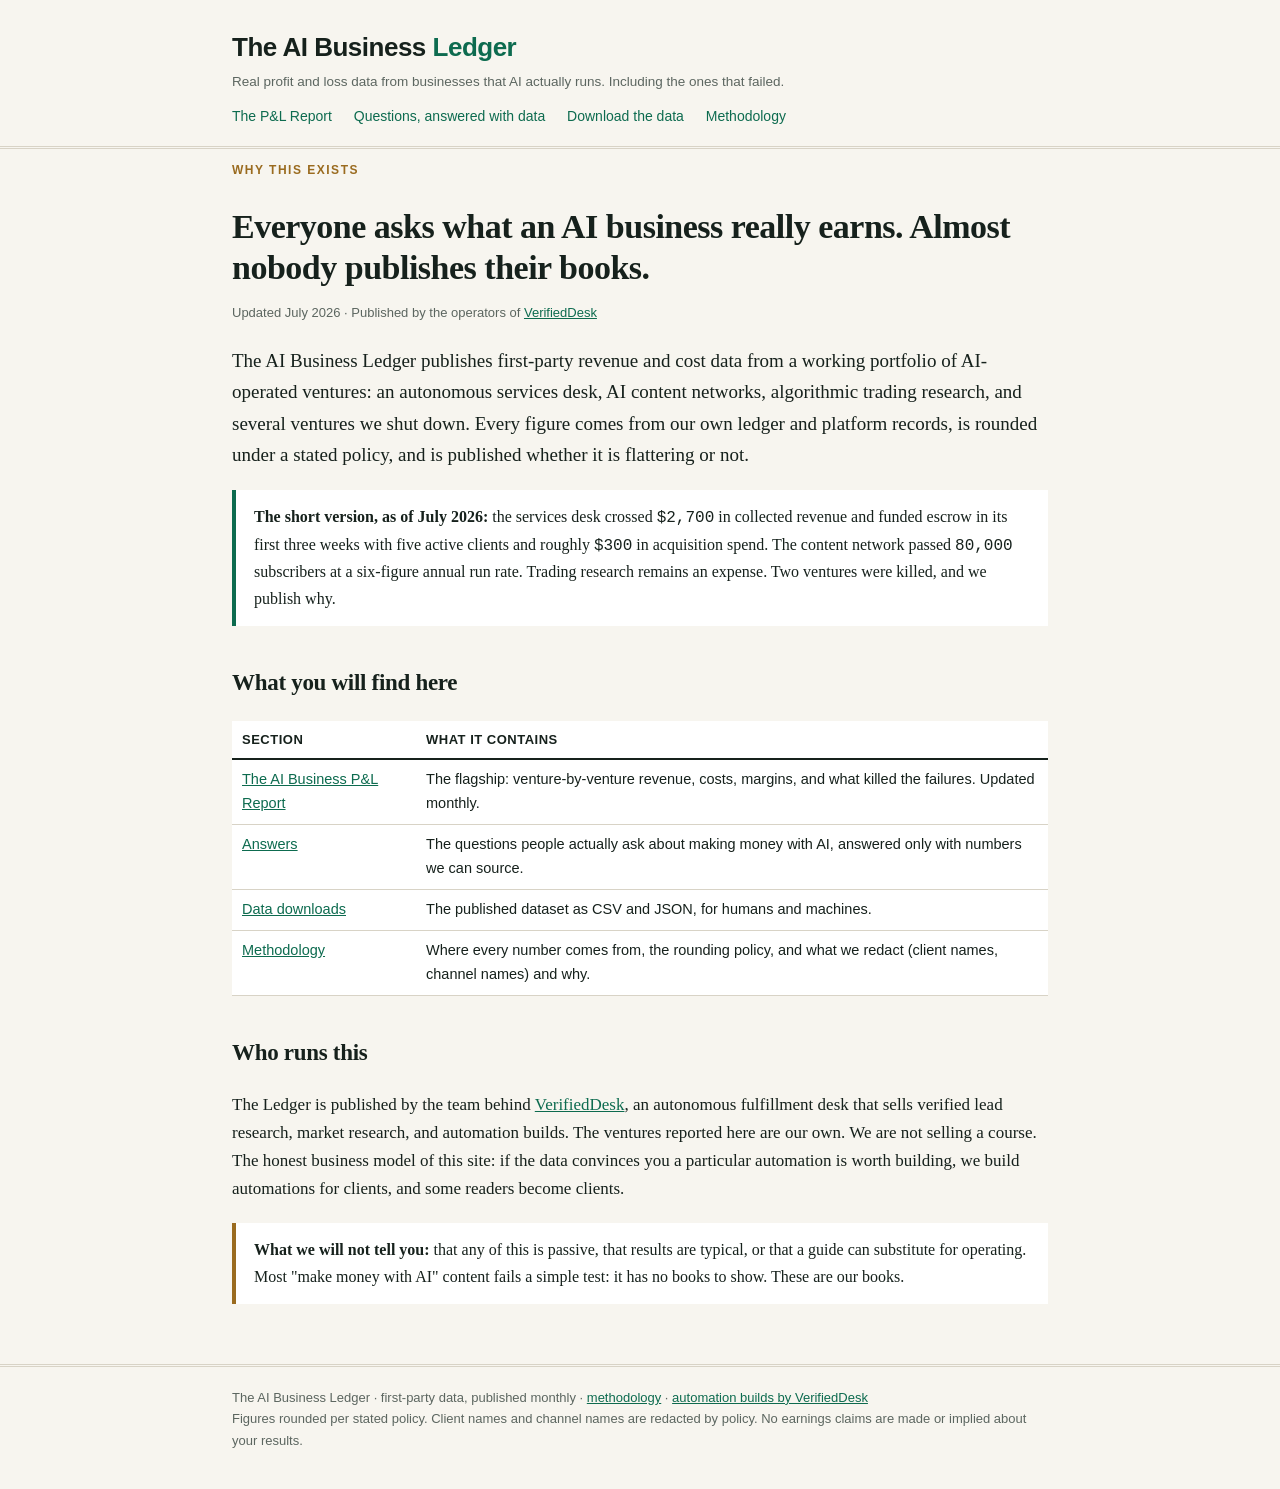
==== index.html @ 47d01fb2 "The AI Business Ledger: founding edition (July 2026)" ====
<!DOCTYPE html>
<html lang="en">
<head>
<meta charset="utf-8">
<meta name="viewport" content="width=device-width, initial-scale=1">
<title>The AI Business Ledger - real profit and loss data from operating AI businesses</title>
<meta name="description" content="Audited, first-party revenue and cost data from a portfolio of AI-run businesses: automated services, content networks, trading research. Real numbers, including the failures.">
<link rel="canonical" href="https://aibusinessledger.com/">
<link rel="stylesheet" href="/css/site.css">
<script type="application/ld+json">
{
  "@context": "https://schema.org",
  "@type": "Organization",
  "name": "The AI Business Ledger",
  "url": "https://aibusinessledger.com/",
  "description": "First-party financial data from a portfolio of AI-operated businesses, published monthly with methodology.",
  "publisher": {"@type": "Organization", "name": "VerifiedDesk", "url": "https://verifieddesk.com/"}
}
</script>
</head>
<body>
<header class="site"><div class="wrap">
  <div class="masthead"><a href="/">The AI Business <span class="tld">Ledger</span></a></div>
  <div class="tagline">Real profit and loss data from businesses that AI actually runs. Including the ones that failed.</div>
  <nav class="top">
    <a href="/report/2026-ai-business-pnl/">The P&amp;L Report</a>
    <a href="/answers/">Questions, answered with data</a>
    <a href="/data/">Download the data</a>
    <a href="/methodology/">Methodology</a>
  </nav>
</div></header>

<main class="wrap">
  <p class="kicker">Why this exists</p>
  <h1>Everyone asks what an AI business really earns. Almost nobody publishes their books.</h1>
  <p class="dateline">Updated July 2026 · Published by the operators of <a href="https://verifieddesk.com/">VerifiedDesk</a></p>

  <p class="lede">The AI Business Ledger publishes first-party revenue and cost data from a working portfolio of AI-operated ventures: an autonomous services desk, AI content networks, algorithmic trading research, and several ventures we shut down. Every figure comes from our own ledger and platform records, is rounded under a stated policy, and is published whether it is flattering or not.</p>

  <div class="callout">
    <strong>The short version, as of July 2026:</strong> the services desk crossed <span class="figure">$2,700</span> in collected revenue and funded escrow in its first three weeks with five active clients and roughly <span class="figure">$300</span> in acquisition spend. The content network passed <span class="figure">80,000</span> subscribers at a six-figure annual run rate. Trading research remains an expense. Two ventures were killed, and we publish why.
  </div>

  <h2>What you will find here</h2>
  <table class="data">
    <tr><th>Section</th><th>What it contains</th></tr>
    <tr><td><a href="/report/2026-ai-business-pnl/">The AI Business P&amp;L Report</a></td><td>The flagship: venture-by-venture revenue, costs, margins, and what killed the failures. Updated monthly.</td></tr>
    <tr><td><a href="/answers/">Answers</a></td><td>The questions people actually ask about making money with AI, answered only with numbers we can source.</td></tr>
    <tr><td><a href="/data/">Data downloads</a></td><td>The published dataset as CSV and JSON, for humans and machines.</td></tr>
    <tr><td><a href="/methodology/">Methodology</a></td><td>Where every number comes from, the rounding policy, and what we redact (client names, channel names) and why.</td></tr>
  </table>

  <h2>Who runs this</h2>
  <p>The Ledger is published by the team behind <a href="https://verifieddesk.com/">VerifiedDesk</a>, an autonomous fulfillment desk that sells verified lead research, market research, and automation builds. The ventures reported here are our own. We are not selling a course. The honest business model of this site: if the data convinces you a particular automation is worth building, we build automations for clients, and some readers become clients.</p>

  <div class="callout warn"><strong>What we will not tell you:</strong> that any of this is passive, that results are typical, or that a guide can substitute for operating. Most "make money with AI" content fails a simple test: it has no books to show. These are our books.</div>
</main>

<footer class="site"><div class="wrap">
  The AI Business Ledger · first-party data, published monthly · <a href="/methodology/">methodology</a> · <a href="https://verifieddesk.com/automation/">automation builds by VerifiedDesk</a><br>
  Figures rounded per stated policy. Client names and channel names are redacted by policy. No earnings claims are made or implied about your results.
</div></footer>
</body>
</html>
---- css/site.css ----
:root {
  --ink: #16211c;
  --paper: #f7f5ef;
  --card: #ffffff;
  --accent: #0d6b4f;
  --accent2: #9a6b1f;
  --muted: #5c6660;
  --rule: #d8d3c6;
  --mono: "SF Mono", "Cascadia Mono", Menlo, Consolas, monospace;
  --serif: Georgia, "Times New Roman", serif;
  --sans: -apple-system, "Segoe UI", Helvetica, Arial, sans-serif;
}
* { box-sizing: border-box; }
body {
  margin: 0; background: var(--paper); color: var(--ink);
  font-family: var(--serif); line-height: 1.65; font-size: 17px;
}
.wrap { max-width: 860px; margin: 0 auto; padding: 0 22px; }
header.site {
  border-bottom: 3px double var(--rule); padding: 26px 0 18px; margin-bottom: 8px;
}
.masthead { font-family: var(--sans); font-weight: 800; font-size: 26px; letter-spacing: -0.5px; }
.masthead a { color: var(--ink); text-decoration: none; }
.masthead .tld { color: var(--accent); }
.tagline { font-family: var(--sans); color: var(--muted); font-size: 13.5px; margin-top: 2px; }
nav.top { font-family: var(--sans); font-size: 14px; margin-top: 12px; }
nav.top a { color: var(--accent); text-decoration: none; margin-right: 18px; }
nav.top a:hover { text-decoration: underline; }
h1 { font-size: 34px; line-height: 1.2; letter-spacing: -0.5px; margin: 26px 0 6px; }
h2 { font-size: 23px; margin-top: 38px; letter-spacing: -0.3px; }
h3 { font-size: 18px; margin-top: 26px; }
.kicker { font-family: var(--sans); text-transform: uppercase; letter-spacing: 1.5px; font-size: 12px; color: var(--accent2); font-weight: 700; }
.dateline { font-family: var(--sans); font-size: 13px; color: var(--muted); margin-bottom: 22px; }
.lede { font-size: 19px; }
table.data {
  border-collapse: collapse; width: 100%; font-family: var(--sans); font-size: 14.5px;
  background: var(--card); margin: 18px 0;
}
table.data th { text-align: left; border-bottom: 2px solid var(--ink); padding: 8px 10px; font-size: 13px; text-transform: uppercase; letter-spacing: 0.5px; }
table.data td { border-bottom: 1px solid var(--rule); padding: 8px 10px; vertical-align: top; }
table.data td.num { font-family: var(--mono); text-align: right; white-space: nowrap; }
.figure { font-family: var(--mono); }
.callout {
  background: var(--card); border-left: 4px solid var(--accent);
  padding: 14px 18px; margin: 20px 0; font-size: 16px;
}
.callout.warn { border-left-color: var(--accent2); }
.method-note { font-family: var(--sans); font-size: 13.5px; color: var(--muted); background: #efece3; padding: 10px 14px; margin: 14px 0; }
footer.site {
  border-top: 3px double var(--rule); margin-top: 60px; padding: 20px 0 40px;
  font-family: var(--sans); font-size: 13px; color: var(--muted);
}
footer.site a { color: var(--accent); }
a { color: var(--accent); }
code { font-family: var(--mono); font-size: 0.9em; background: #ecebe4; padding: 1px 5px; }
.qa-answer { background: var(--card); border: 1px solid var(--rule); padding: 16px 20px; margin: 16px 0; }
ul li { margin-bottom: 6px; }
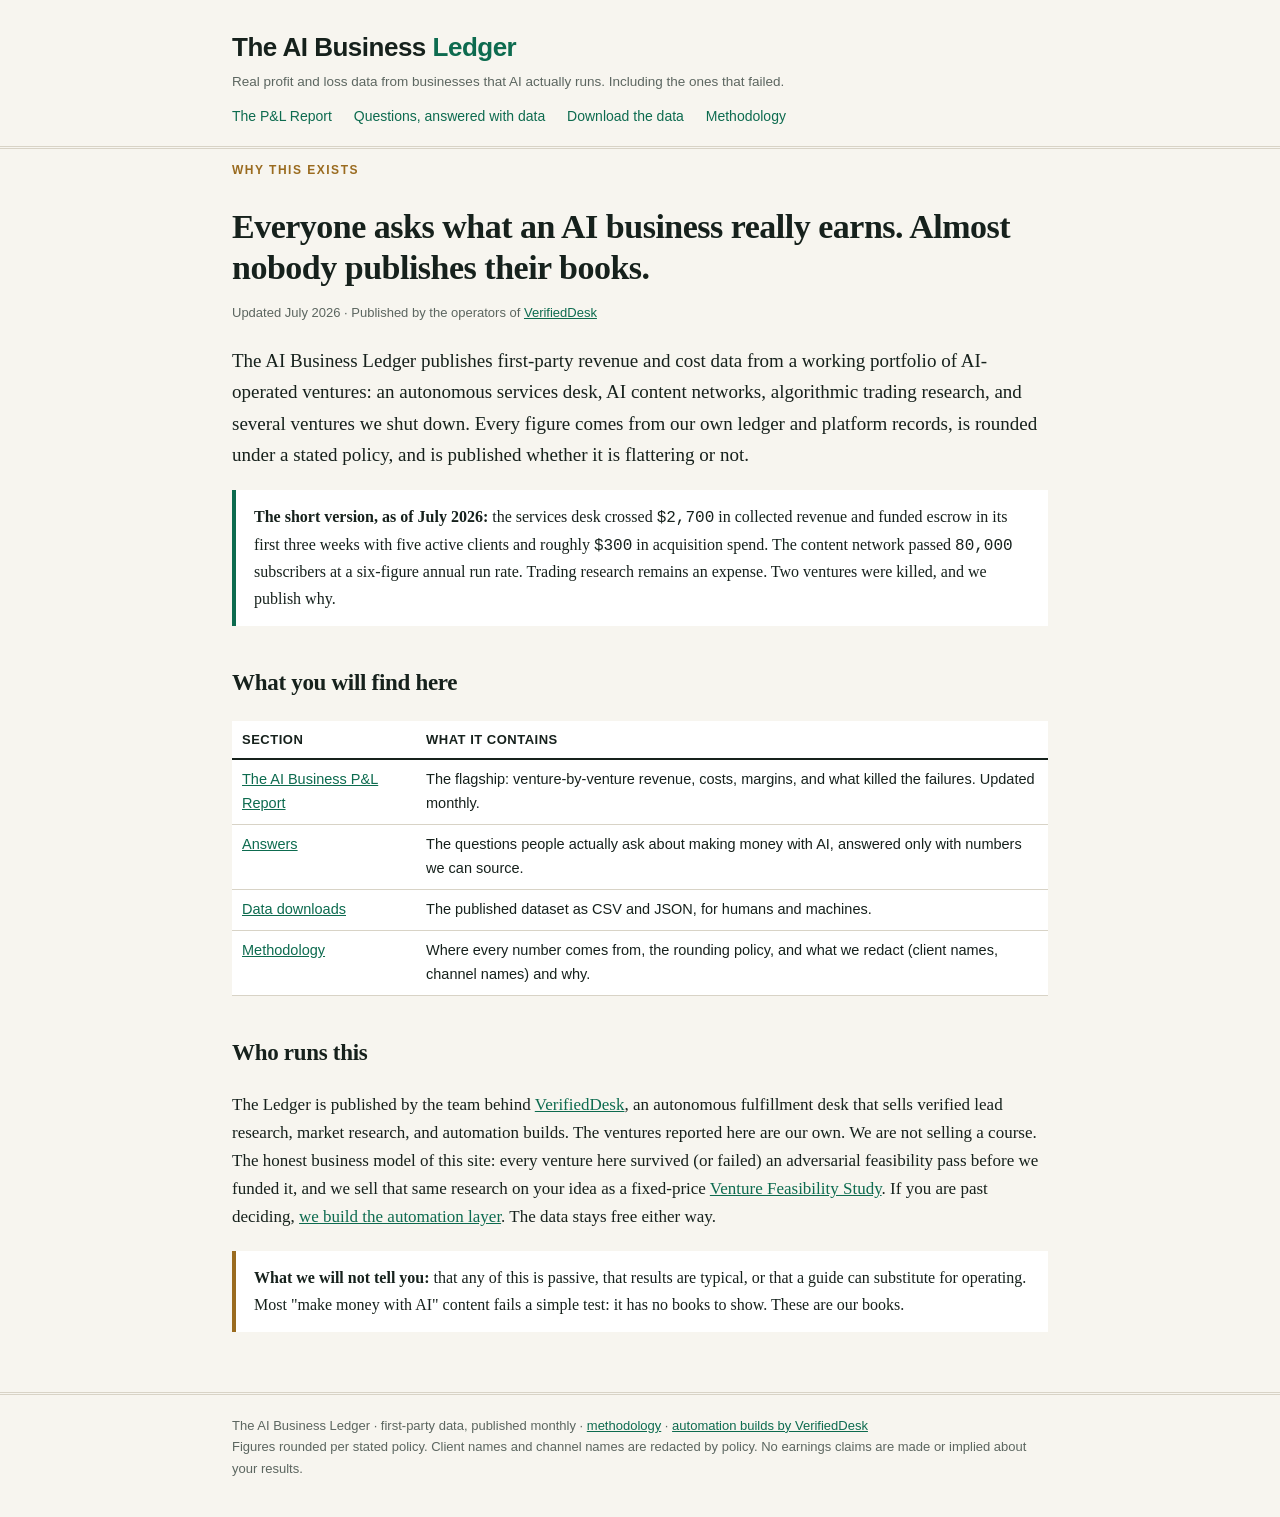
==== commit ab7007f5: "Wire feasibility-study CTAs and report subscription" ====
--- a/index.html
+++ b/index.html
@@ -51,7 +51,7 @@
   </table>
 
   <h2>Who runs this</h2>
-  <p>The Ledger is published by the team behind <a href="https://verifieddesk.com/">VerifiedDesk</a>, an autonomous fulfillment desk that sells verified lead research, market research, and automation builds. The ventures reported here are our own. We are not selling a course. The honest business model of this site: if the data convinces you a particular automation is worth building, we build automations for clients, and some readers become clients.</p>
+  <p>The Ledger is published by the team behind <a href="https://verifieddesk.com/">VerifiedDesk</a>, an autonomous fulfillment desk that sells verified lead research, market research, and automation builds. The ventures reported here are our own. We are not selling a course. The honest business model of this site: every venture here survived (or failed) an adversarial feasibility pass before we funded it, and we sell that same research on your idea as a fixed-price <a href="https://verifieddesk.com/research/">Venture Feasibility Study</a>. If you are past deciding, <a href="https://verifieddesk.com/automation/">we build the automation layer</a>. The data stays free either way.</p>
 
   <div class="callout warn"><strong>What we will not tell you:</strong> that any of this is passive, that results are typical, or that a guide can substitute for operating. Most "make money with AI" content fails a simple test: it has no books to show. These are our books.</div>
 </main>
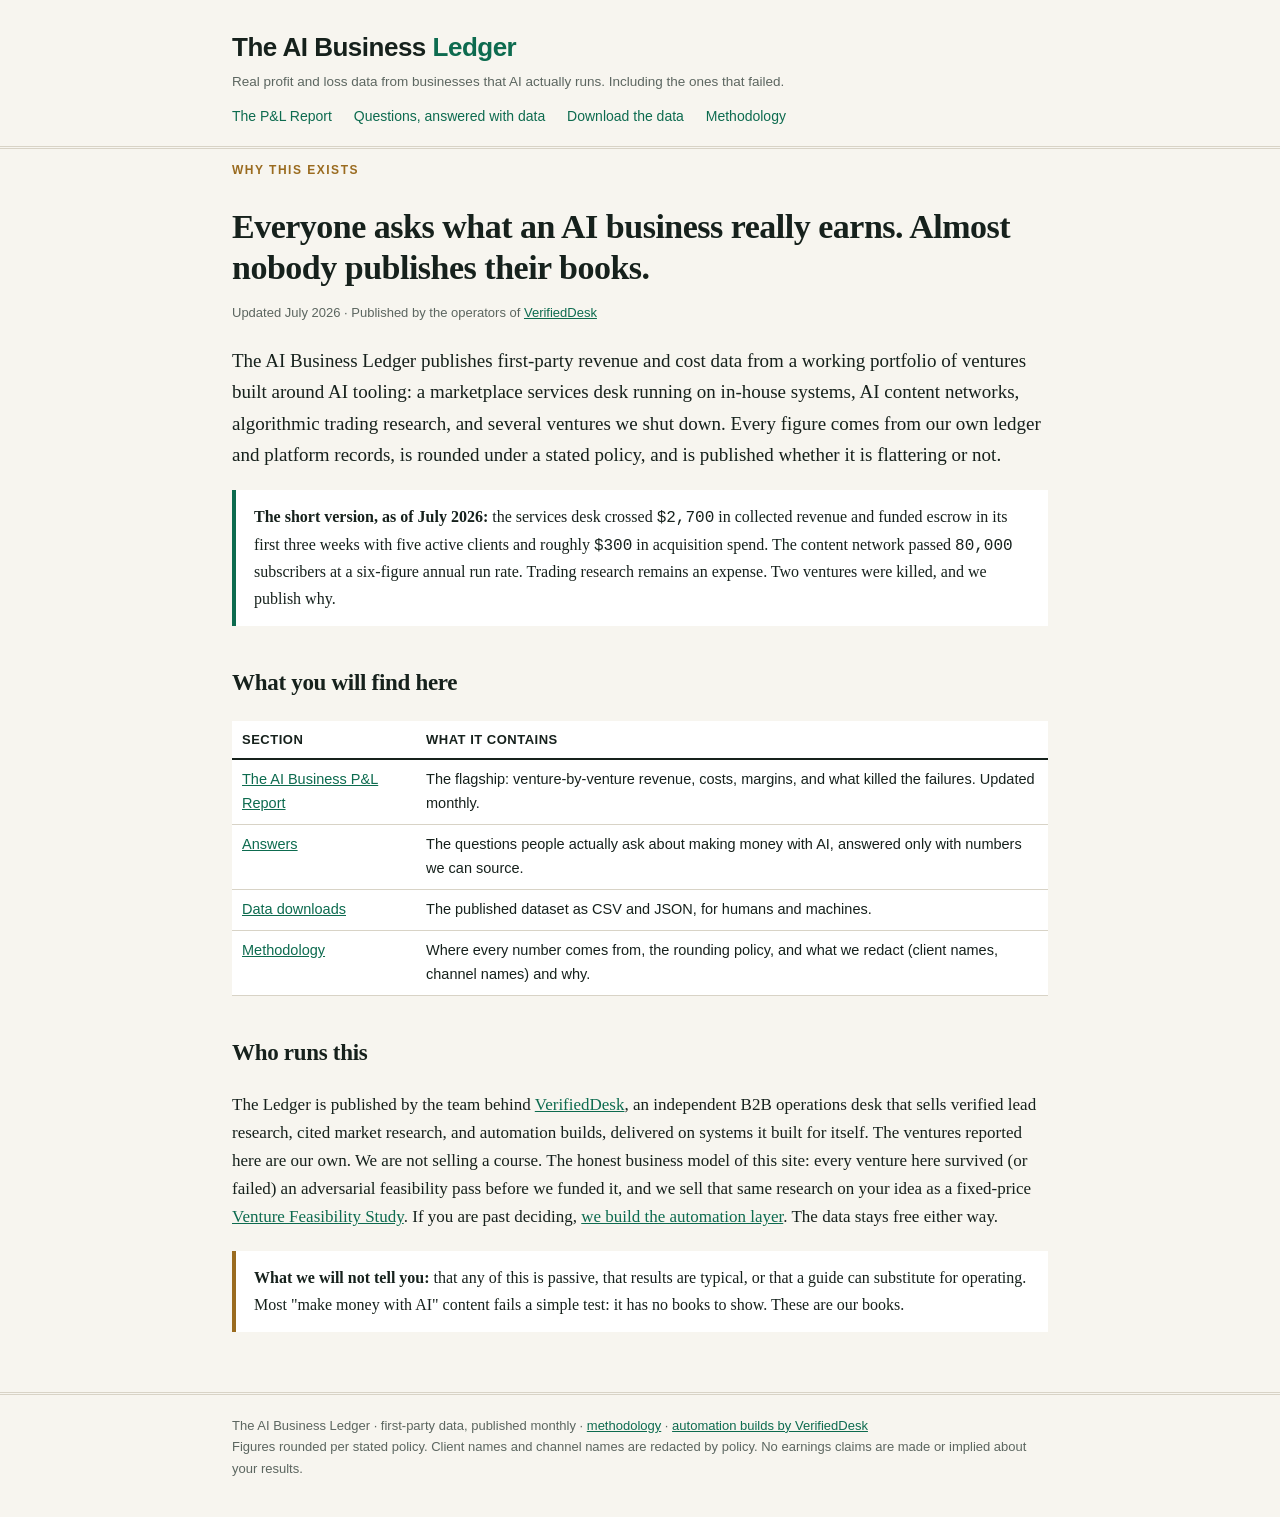
==== commit a72ac3dc: "Publisher and V1 described in tool vocabulary; venture labels anonymized" ====
--- a/index.html
+++ b/index.html
@@ -35,7 +35,7 @@
   <h1>Everyone asks what an AI business really earns. Almost nobody publishes their books.</h1>
   <p class="dateline">Updated July 2026 · Published by the operators of <a href="https://verifieddesk.com/">VerifiedDesk</a></p>
 
-  <p class="lede">The AI Business Ledger publishes first-party revenue and cost data from a working portfolio of AI-operated ventures: an autonomous services desk, AI content networks, algorithmic trading research, and several ventures we shut down. Every figure comes from our own ledger and platform records, is rounded under a stated policy, and is published whether it is flattering or not.</p>
+  <p class="lede">The AI Business Ledger publishes first-party revenue and cost data from a working portfolio of ventures built around AI tooling: a marketplace services desk running on in-house systems, AI content networks, algorithmic trading research, and several ventures we shut down. Every figure comes from our own ledger and platform records, is rounded under a stated policy, and is published whether it is flattering or not.</p>
 
   <div class="callout">
     <strong>The short version, as of July 2026:</strong> the services desk crossed <span class="figure">$2,700</span> in collected revenue and funded escrow in its first three weeks with five active clients and roughly <span class="figure">$300</span> in acquisition spend. The content network passed <span class="figure">80,000</span> subscribers at a six-figure annual run rate. Trading research remains an expense. Two ventures were killed, and we publish why.
@@ -51,7 +51,7 @@
   </table>
 
   <h2>Who runs this</h2>
-  <p>The Ledger is published by the team behind <a href="https://verifieddesk.com/">VerifiedDesk</a>, an autonomous fulfillment desk that sells verified lead research, market research, and automation builds. The ventures reported here are our own. We are not selling a course. The honest business model of this site: every venture here survived (or failed) an adversarial feasibility pass before we funded it, and we sell that same research on your idea as a fixed-price <a href="https://verifieddesk.com/research/">Venture Feasibility Study</a>. If you are past deciding, <a href="https://verifieddesk.com/automation/">we build the automation layer</a>. The data stays free either way.</p>
+  <p>The Ledger is published by the team behind <a href="https://verifieddesk.com/">VerifiedDesk</a>, an independent B2B operations desk that sells verified lead research, cited market research, and automation builds, delivered on systems it built for itself. The ventures reported here are our own. We are not selling a course. The honest business model of this site: every venture here survived (or failed) an adversarial feasibility pass before we funded it, and we sell that same research on your idea as a fixed-price <a href="https://verifieddesk.com/research/">Venture Feasibility Study</a>. If you are past deciding, <a href="https://verifieddesk.com/automation/">we build the automation layer</a>. The data stays free either way.</p>
 
   <div class="callout warn"><strong>What we will not tell you:</strong> that any of this is passive, that results are typical, or that a guide can substitute for operating. Most "make money with AI" content fails a simple test: it has no books to show. These are our books.</div>
 </main>
